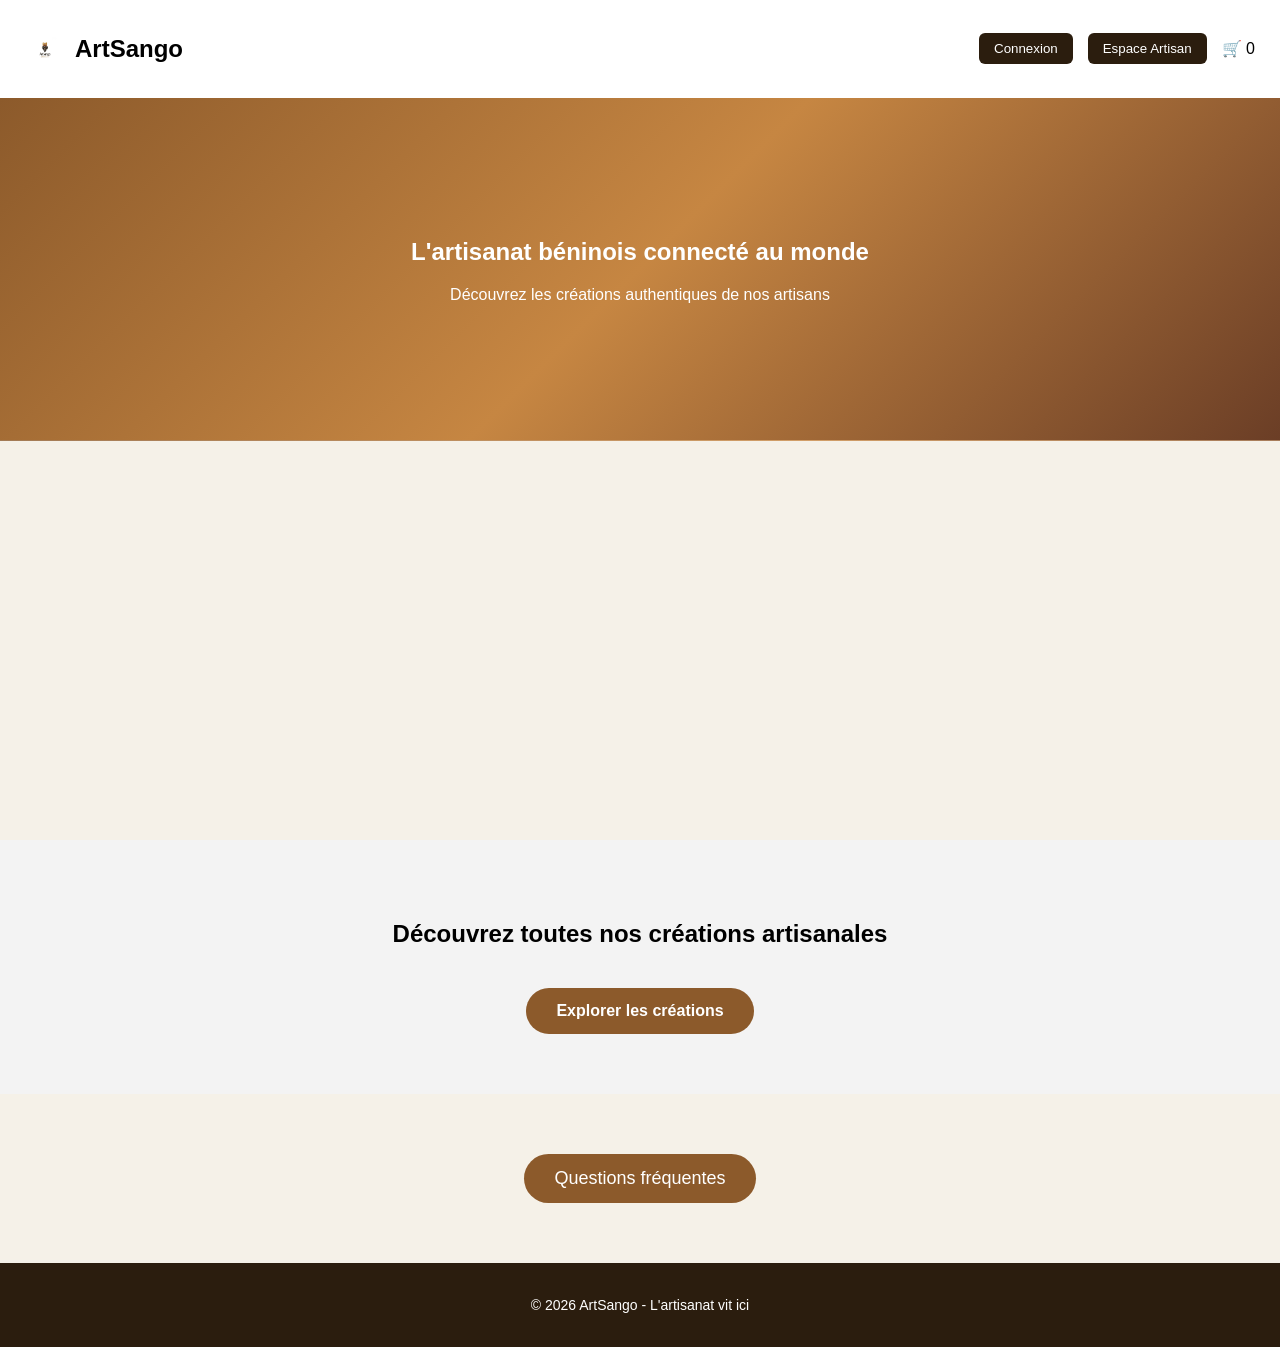
==== index.html @ 1662057c "Add files via upload" ====
<!DOCTYPE html>
<html lang="fr">

<head>
<meta charset="UTF-8">
<meta name="viewport" content="width=device-width, initial-scale=1.0">
<title>ArtSango</title>

<link rel="stylesheet" href="style.css">

</head>

<body>

<nav>

<div class="logo-area">
<img src="logo.png" class="logo">
<h2>ArtSango</h2>
</div>

<div class="nav-right">

<a href="connexion.html">
<button>Connexion</button>
</a>

<button onclick="toggleArtisan()">Espace Artisan</button>

<span onclick="toggleCart()" class="cart-icon">
🛒 <span id="cart-count">0</span>
</span>

</div>

</nav>


<section class="hero">

<h1>L'artisanat béninois connecté au monde</h1>

<p>Découvrez les créations authentiques de nos artisans</p>


<div class="wave"></div>

</section>

<section class="products">

<div class="card">

<img src="https://images.unsplash.com/photo-1590080875515-8a3a8dc5735e">

<h4>Poterie Traditionnelle</h4>

<p>15000 FCFA</p>

<button onclick="addToCart('Poterie',15000)">Ajouter</button>

</div>

<div class="card">

<img src="https://images.unsplash.com/photo-1599058917212-d750089bc07e">

<h4>Tissage Waama</h4>

<p>25000 FCFA</p>

<button onclick="addToCart('Tissage',25000)">Ajouter</button>

</div>

<div class="card">

<img src="https://images.unsplash.com/photo-1607746882042-944635dfe10e">

<h4>Sculpture Bois</h4>

<p>40000 FCFA</p>

<button onclick="addToCart('Sculpture',40000)">Ajouter</button>

</div>

</section>


<div id="cart-panel">

<div class="panel-header">
<h3>Mon panier</h3>
<span onclick="toggleCart()" class="close-btn">✖</span>
</div>

<ul id="cart-items"></ul>

<p>Total : <span id="cart-total">0</span> FCFA</p>

<button onclick="clearCart()">Vider</button>

<button onclick="checkout()" class="order-btn">Commander via WhatsApp</button>

</div>




<div id="artisan-panel">

<div class="panel-header">
<h3>Ajouter un produit</h3>
<span onclick="toggleArtisan()" class="close-btn">✖</span>
</div>

<input id="product-name" placeholder="Nom produit">

<input id="product-price" type="number" placeholder="Prix">

<input type="file" id="product-image">

<button onclick="addProduct()">Ajouter</button>

</div>



<script src="script.js"></script>
<section class="explore-section">

<h2>Découvrez toutes nos créations artisanales</h2>

<button class="explore-btn" onclick="window.location.href='produits.html'">
Explorer les créations
</button>

</section>

<section class="faq-section">

<button class="faq-toggle" onclick="toggleFAQ()">
Questions fréquentes
</button>

<div id="faq-panel" class="faq-panel">

<div class="faq-item">
<h3 onclick="toggleAnswer(this)">Comment acheter un produit ?</h3>
<p>Ajoutez le produit à votre panier puis cliquez sur commander via WhatsApp.</p>
</div>

<div class="faq-item">
<h3 onclick="toggleAnswer(this)">Les artisans peuvent-ils vendre leurs produits ?</h3>
<p>Oui. Les artisans peuvent ajouter leurs produits via l'espace artisan.</p>
</div>

<div class="faq-item">
<h3 onclick="toggleAnswer(this)">Les produits sont-ils livrés à l'international ?</h3>
<p>Oui, les commandes peuvent être organisées avec livraison internationale.</p>
</div>

</div>

</section>

<footer class="footer">
<p>© 2026 ArtSango - L'artisanat vit ici</p>
</footer>

<script src="script.js"></script>

</body>
</html>
---- style.css ----
body{
font-family:Arial;
margin:0;
background:#f5f1e8;
}

nav{
display:flex;
justify-content:space-between;
align-items:center;
padding:15px 25px;
background:white;
box-shadow:0 2px 10px rgba(0,0,0,0.1);
}

.nav-right{
display:flex;
gap:15px;
align-items:center;
}

.hero{
text-align:center;
padding:50px;
background:#8c5a2b;
color:white;
}

.products{
padding:30px;
display:grid;
grid-template-columns:repeat(auto-fit,minmax(220px,1fr));
gap:20px;
}

.card{
background:white;
border-radius:10px;
padding:15px;
box-shadow:0 4px 15px rgba(0,0,0,0.1);
text-align:center;
}

.card img{
width:100%;
height:180px;
object-fit:cover;
border-radius:10px;
}

button{
background:#2b1d0e;
color:white;
border:none;
padding:8px 15px;
border-radius:6px;
cursor:pointer;
}

#cart-panel{
position:fixed;
right:0;
top:0;
width:320px;
height:100vh;

background:linear-gradient(
135deg,
#8c5a2b,
#c68642
);

color:white;

box-shadow:-5px 0 25px rgba(0,0,0,0.3);

padding:25px;

display:none;

backdrop-filter:blur(10px);
}

#artisan-panel{
position:fixed;
left:0;
top:0;
width:320px;
height:100vh;

background:linear-gradient(
135deg,
#6b3e26,
#8c5a2b,
#c68642
);

color:white;

box-shadow:5px 0 25px rgba(0,0,0,0.3);

padding:25px;

display:none;

backdrop-filter:blur(10px);
}

.order-btn{
background:green;
margin-top:10px;
}

.logo-area{
display:flex;
align-items:center;
gap:10px;
}

.logo{
width:40px;
height:40px;
}

.panel-header{
display:flex;
justify-content:space-between;
align-items:center;
margin-bottom:15px;
}

.close-btn{
cursor:pointer;
font-size:20px;
}

.hero{
position:relative;
text-align:center;
padding:90px 20px;
color:white;
overflow:hidden;
background:#8c5a2b;
}

/* image en fond transparente */

.hero::before{
content:"";
position:absolute;
top:0;
left:0;
width:100%;
height:100%;

background:url("https://images.unsplash.com/photo-1518998053901-5348d3961a04");

background-size:cover;
background-position:center;

opacity:0.25;

z-index:0;
}

/* contenu devant l'image */

.hero h3,
.hero p{
position:relative;
z-index:1;
}
.hero{
backdrop-filter: blur(20px);
-webkit-backdrop-filter: blur(20px);

border-bottom:1px solid rgba(255,255,255,0.2);

background:rgba(140,90,43,0.6);
}
/* HERO AFRICAN GRADIENT */

.hero{
text-align:center;
padding:120px 20px;
color:white;

background:linear-gradient(
135deg,
#8c5a2b,
#c68642,
#6b3e26
);

position:relative;
overflow:hidden;
}

/* bouton explorer */

.explore-btn{
display:inline-block;
margin-top:20px;
padding:12px 25px;
background:white;
color:#8c5a2b;
border-radius:30px;
text-decoration:none;
font-weight:bold;
transition:0.3s;
}

.explore-btn:hover{
transform:scale(1.05);
}

/* vague décorative */

.wave{
position:absolute;
bottom:0;
left:0;
width:100%;
height:120px;

background:url("https://svgshare.com/i/uZ_.svg");
background-size:cover;
}

/* FAQ */

.faq{
padding:60px 20px;
background:#f8f8f8;
}

.faq h2{
text-align:center;
margin-bottom:30px;
}

.faq-item{
margin-bottom:20px;
max-width:700px;
margin-left:auto;
margin-right:auto;
}

/* CONTACT */

.contact{
padding:50px;
text-align:center;
background:#8c5a2b;
color:white;
}
.card{
opacity:0;
transform:translateY(40px);
transition:0.6s;
}
.footer{
background:#2b1d0e;
color:white;
text-align:center;
padding:20px;
font-size:14px;
}
.back-btn{
text-decoration:none;
background:#8c5a2b;
color:white;
padding:8px 15px;
border-radius:20px;
}
.explore-section{
text-align:center;
padding:60px 20px;
background:#f3f3f3;
}

.explore-btn{
padding:14px 30px;
background:#8c5a2b;
color:white;
border:none;
border-radius:30px;
font-size:16px;
cursor:pointer;
transition:0.3s;
}

.explore-btn:hover{
background:#6b3e26;
transform:scale(1.05);
}
#artisan-panel input{

width:100%;

padding:10px;

margin-bottom:12px;

border:none;

border-radius:6px;
}

#artisan-panel button{

width:100%;

padding:10px;

background:#2b1d0e;

color:white;

border:none;

border-radius:6px;

cursor:pointer;
}
.faq-section{
text-align:center;
padding:60px 20px;
}

.faq-toggle{
padding:14px 30px;
background:#8c5a2b;
color:white;
border:none;
border-radius:30px;
font-size:18px;
cursor:pointer;
transition:0.3s;
}

.faq-toggle:hover{
transform:scale(1.05);
background:#6b3e26;
}

/* panneau glass */

.faq-panel{

margin:30px auto;

max-width:700px;

padding:25px;

border-radius:15px;

background:rgba(255,255,255,0.2);

backdrop-filter:blur(20px);

-webkit-backdrop-filter:blur(20px);

box-shadow:0 10px 30px rgba(0,0,0,0.2);

display:none;

color:#2b1d0e;
}

.faq-item{
margin-bottom:15px;
text-align:left;
}

.faq-item h3{
cursor:pointer;
margin-bottom:5px;
}

.faq-item p{
display:none;
margin:0;
}
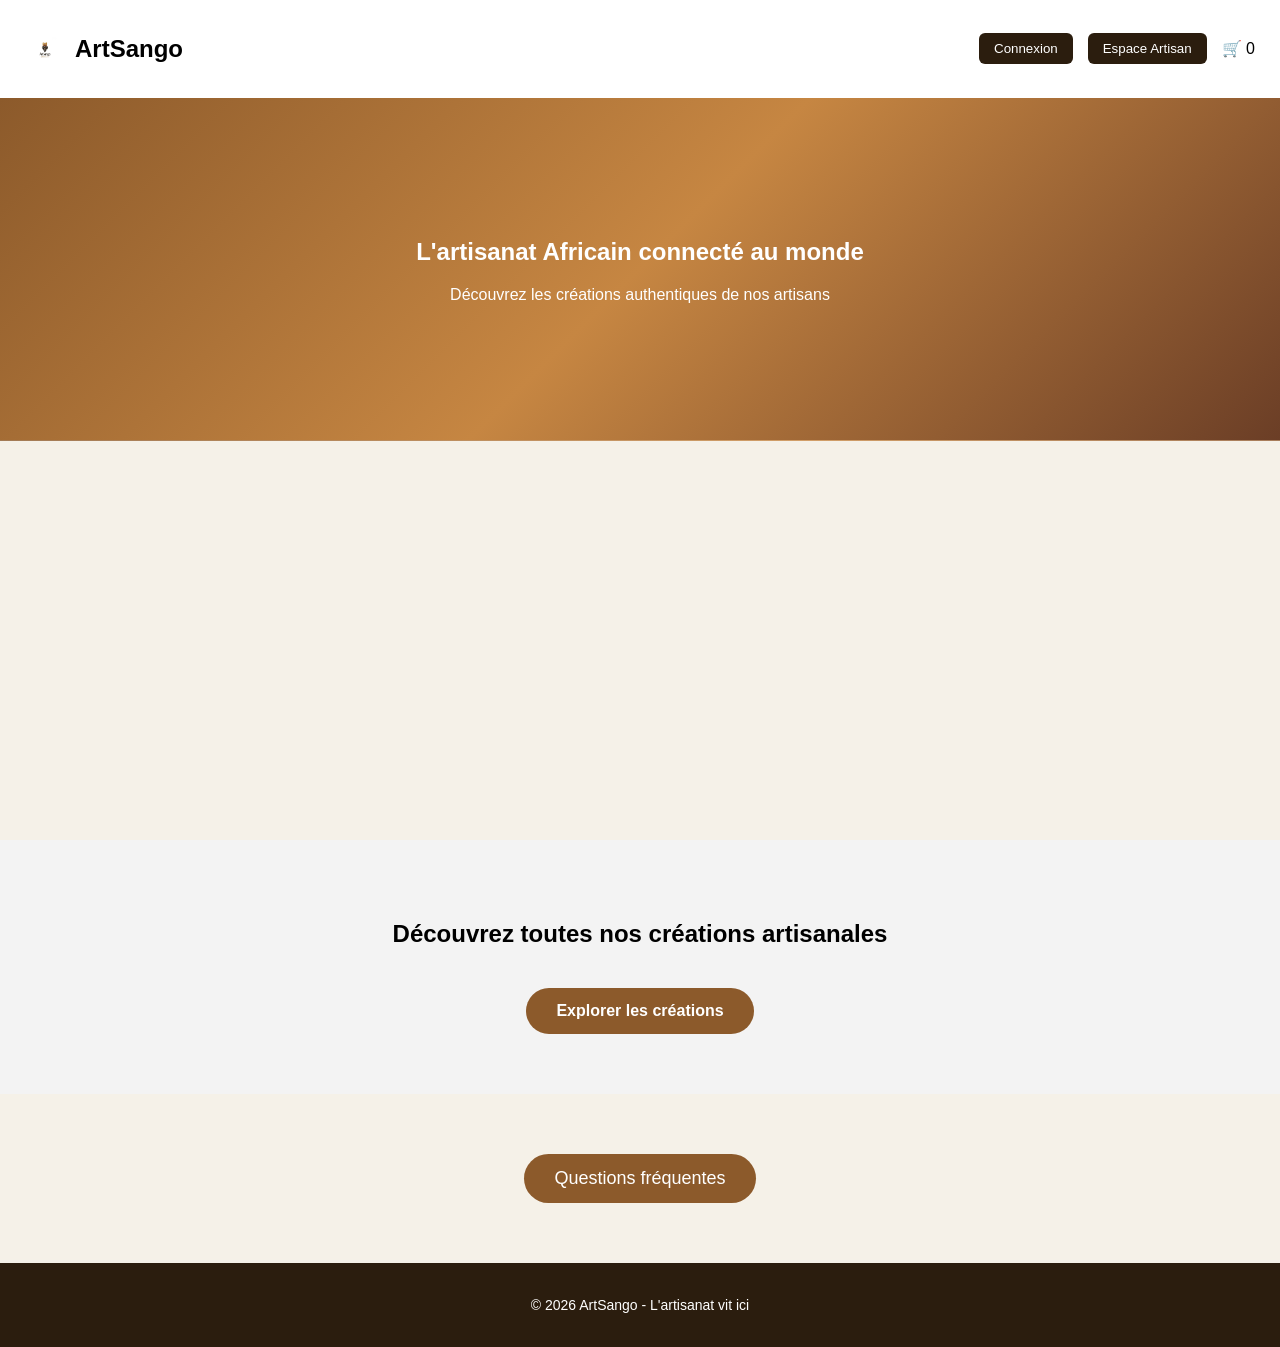
==== commit 326a1875: "Update index.html" ====
--- a/index.html
+++ b/index.html
@@ -38,7 +38,7 @@
 
 <section class="hero">
 
-<h1>L'artisanat béninois connecté au monde</h1>
+<h1>L'artisanat Africain connecté au monde</h1>
 
 <p>Découvrez les créations authentiques de nos artisans</p>
 
@@ -46,9 +46,7 @@
 <div class="wave"></div>
 
 </section>
-
 <section class="products">
-
 <div class="card">
 
 <img src="https://images.unsplash.com/photo-1590080875515-8a3a8dc5735e">
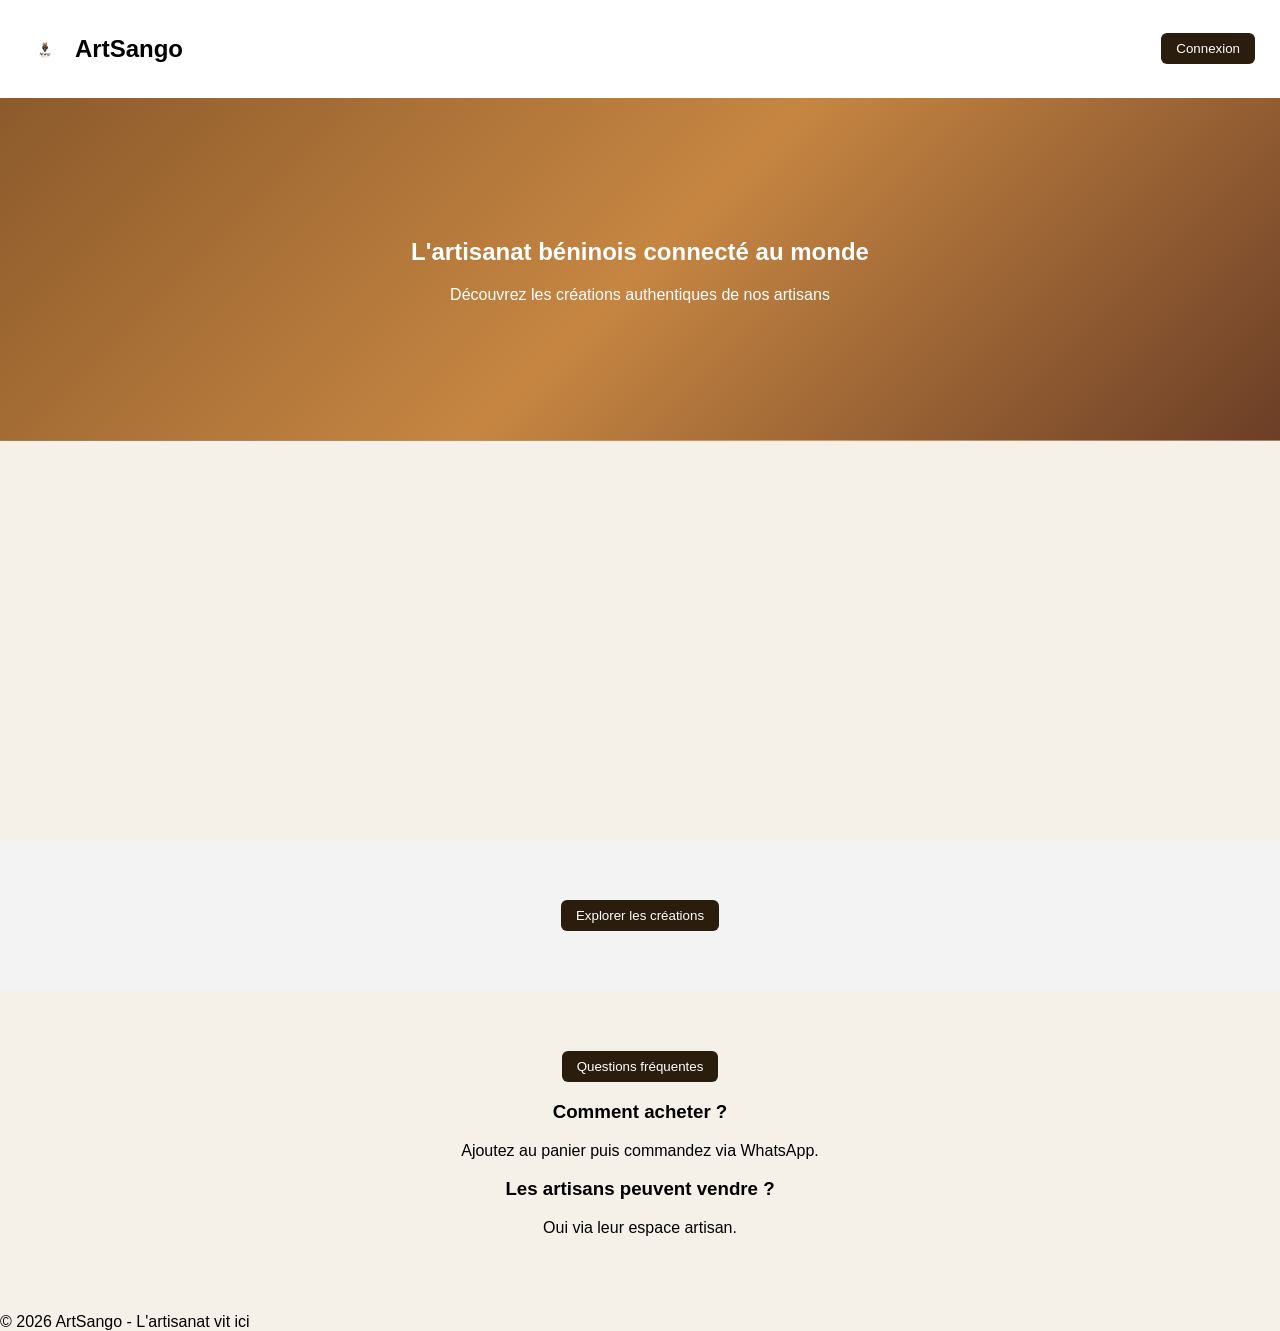
==== commit 072ac17b: "Update index.html" ====
--- a/index.html
+++ b/index.html
@@ -1,170 +1,62 @@
 <!DOCTYPE html>
+
 <html lang="fr">
-
 <head>
 <meta charset="UTF-8">
 <meta name="viewport" content="width=device-width, initial-scale=1.0">
 <title>ArtSango</title>
-
 <link rel="stylesheet" href="style.css">
-
 </head>
 
 <body>
 
 <nav>
-
 <div class="logo-area">
 <img src="logo.png" class="logo">
 <h2>ArtSango</h2>
 </div>
 
 <div class="nav-right">
-
-<a href="connexion.html">
-<button>Connexion</button>
-</a>
-
-<button onclick="toggleArtisan()">Espace Artisan</button>
-
-<span onclick="toggleCart()" class="cart-icon">
-🛒 <span id="cart-count">0</span>
-</span>
-
+<a href="connexion.html"><button>Connexion</button></a>
 </div>
-
 </nav>
 
+<section class="hero">
+<h1>L'artisanat béninois connecté au monde</h1>
+<p>Découvrez les créations authentiques de nos artisans</p>
+</section>
 
-<section class="hero">
-
-<h1>L'artisanat Africain connecté au monde</h1>
-
-<p>Découvrez les créations authentiques de nos artisans</p>
-
-
-<div class="wave"></div>
-
-</section>
 <section class="products">
 <div class="card">
+<img src="https://images.unsplash.com/photo-1590080875515-8a3a8dc5735e">
+<h4>Poterie</h4>
+<p>15000 FCFA</p>
+<button onclick="addToCart('Poterie',15000)">Ajouter</button>
+</div>
+</section>
 
-<img src="https://images.unsplash.com/photo-1590080875515-8a3a8dc5735e">
+<section class="explore-section">
+<button onclick="goToProducts()">Explorer les créations</button>
+</section>
 
-<h4>Poterie Traditionnelle</h4>
+<section class="faq-section">
 
-<p>15000 FCFA</p>
+<button onclick="toggleFAQ()">Questions fréquentes</button>
 
-<button onclick="addToCart('Poterie',15000)">Ajouter</button>
+<div id="faq-panel">
 
-</div>
+<h3 onclick="toggleAnswer(this)">Comment acheter ?</h3>
+<p>Ajoutez au panier puis commandez via WhatsApp.</p>
 
-<div class="card">
-
-<img src="https://images.unsplash.com/photo-1599058917212-d750089bc07e">
-
-<h4>Tissage Waama</h4>
-
-<p>25000 FCFA</p>
-
-<button onclick="addToCart('Tissage',25000)">Ajouter</button>
-
-</div>
-
-<div class="card">
-
-<img src="https://images.unsplash.com/photo-1607746882042-944635dfe10e">
-
-<h4>Sculpture Bois</h4>
-
-<p>40000 FCFA</p>
-
-<button onclick="addToCart('Sculpture',40000)">Ajouter</button>
+<h3 onclick="toggleAnswer(this)">Les artisans peuvent vendre ?</h3>
+<p>Oui via leur espace artisan.</p>
 
 </div>
 
 </section>
 
-
-<div id="cart-panel">
-
-<div class="panel-header">
-<h3>Mon panier</h3>
-<span onclick="toggleCart()" class="close-btn">✖</span>
-</div>
-
-<ul id="cart-items"></ul>
-
-<p>Total : <span id="cart-total">0</span> FCFA</p>
-
-<button onclick="clearCart()">Vider</button>
-
-<button onclick="checkout()" class="order-btn">Commander via WhatsApp</button>
-
-</div>
-
-
-
-
-<div id="artisan-panel">
-
-<div class="panel-header">
-<h3>Ajouter un produit</h3>
-<span onclick="toggleArtisan()" class="close-btn">✖</span>
-</div>
-
-<input id="product-name" placeholder="Nom produit">
-
-<input id="product-price" type="number" placeholder="Prix">
-
-<input type="file" id="product-image">
-
-<button onclick="addProduct()">Ajouter</button>
-
-</div>
-
-
-
-<script src="script.js"></script>
-<section class="explore-section">
-
-<h2>Découvrez toutes nos créations artisanales</h2>
-
-<button class="explore-btn" onclick="window.location.href='produits.html'">
-Explorer les créations
-</button>
-
-</section>
-
-<section class="faq-section">
-
-<button class="faq-toggle" onclick="toggleFAQ()">
-Questions fréquentes
-</button>
-
-<div id="faq-panel" class="faq-panel">
-
-<div class="faq-item">
-<h3 onclick="toggleAnswer(this)">Comment acheter un produit ?</h3>
-<p>Ajoutez le produit à votre panier puis cliquez sur commander via WhatsApp.</p>
-</div>
-
-<div class="faq-item">
-<h3 onclick="toggleAnswer(this)">Les artisans peuvent-ils vendre leurs produits ?</h3>
-<p>Oui. Les artisans peuvent ajouter leurs produits via l'espace artisan.</p>
-</div>
-
-<div class="faq-item">
-<h3 onclick="toggleAnswer(this)">Les produits sont-ils livrés à l'international ?</h3>
-<p>Oui, les commandes peuvent être organisées avec livraison internationale.</p>
-</div>
-
-</div>
-
-</section>
-
-<footer class="footer">
-<p>© 2026 ArtSango - L'artisanat vit ici</p>
+<footer>
+© 2026 ArtSango - L'artisanat vit ici
 </footer>
 
 <script src="script.js"></script>
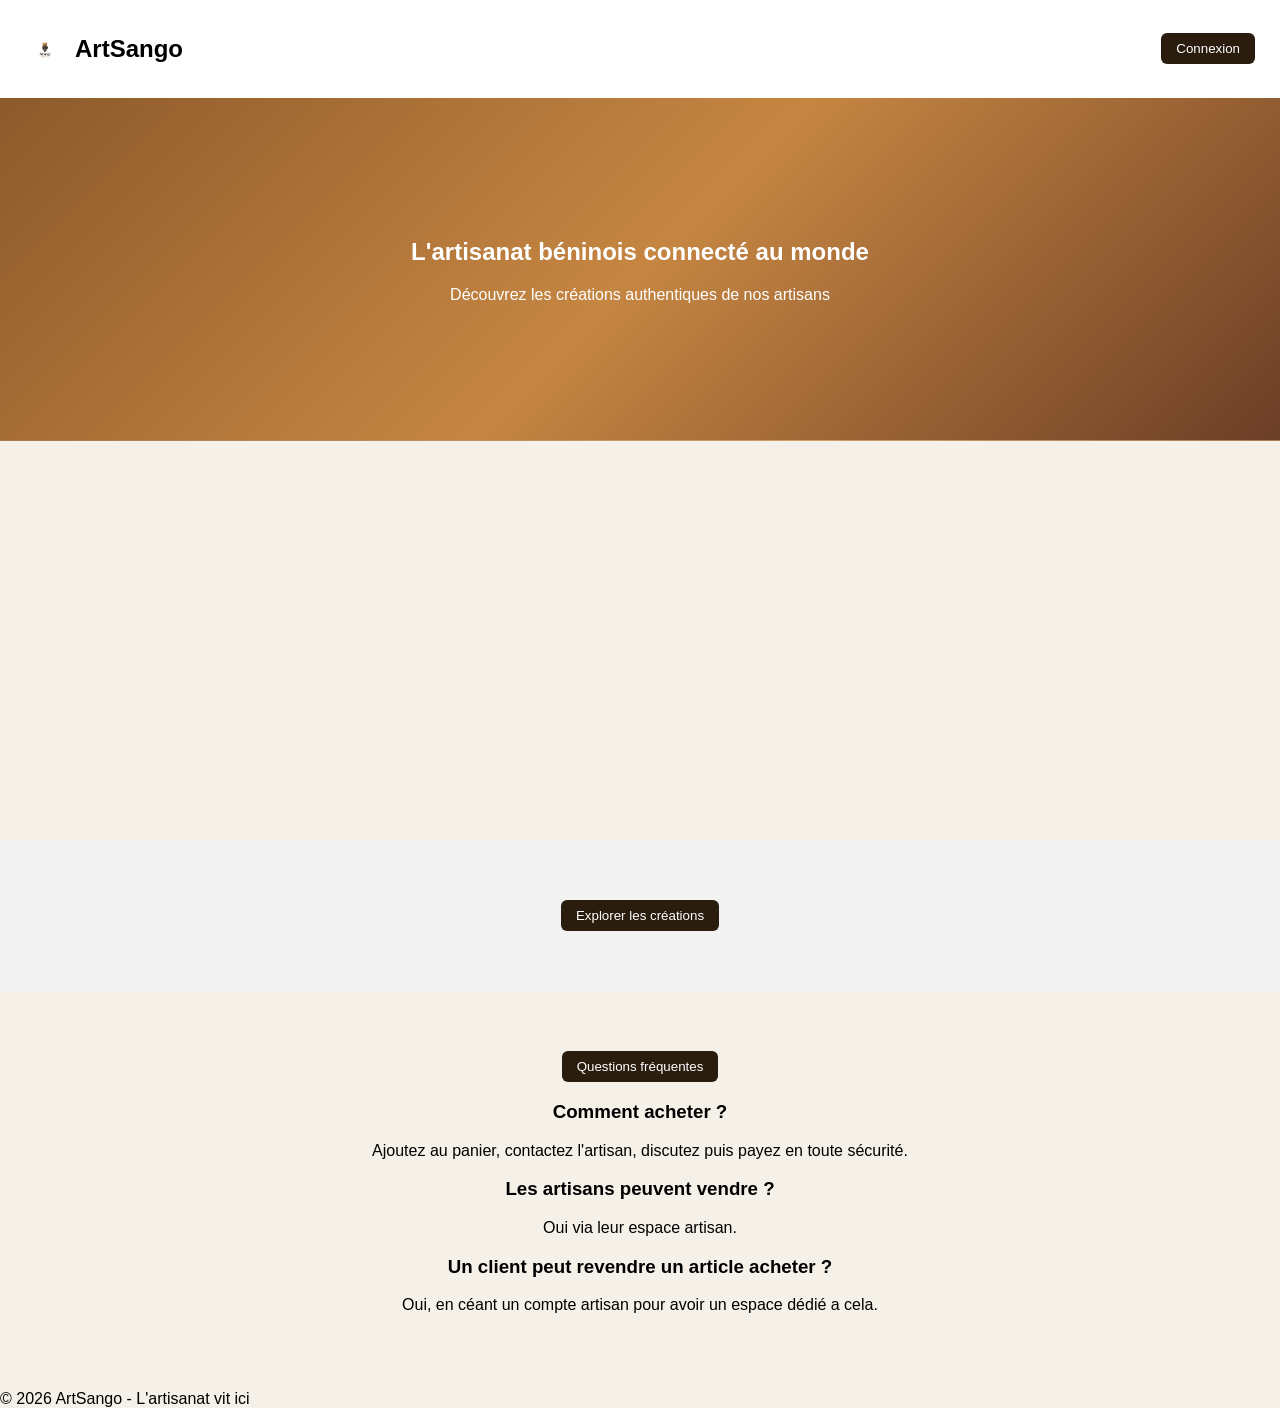
==== commit 16267d70: "Update index.html" ====
--- a/index.html
+++ b/index.html
@@ -46,10 +46,13 @@
 <div id="faq-panel">
 
 <h3 onclick="toggleAnswer(this)">Comment acheter ?</h3>
-<p>Ajoutez au panier puis commandez via WhatsApp.</p>
+<p>Ajoutez au panier, contactez l'artisan, discutez puis payez en toute sécurité.</p>
 
 <h3 onclick="toggleAnswer(this)">Les artisans peuvent vendre ?</h3>
 <p>Oui via leur espace artisan.</p>
+
+<h3 onclick="toggleAnswer(this)">Un client peut revendre un article acheter ?</h3>
+<p>Oui, en céant un compte artisan pour avoir un espace dédié a cela.</p>
 
 </div>
 
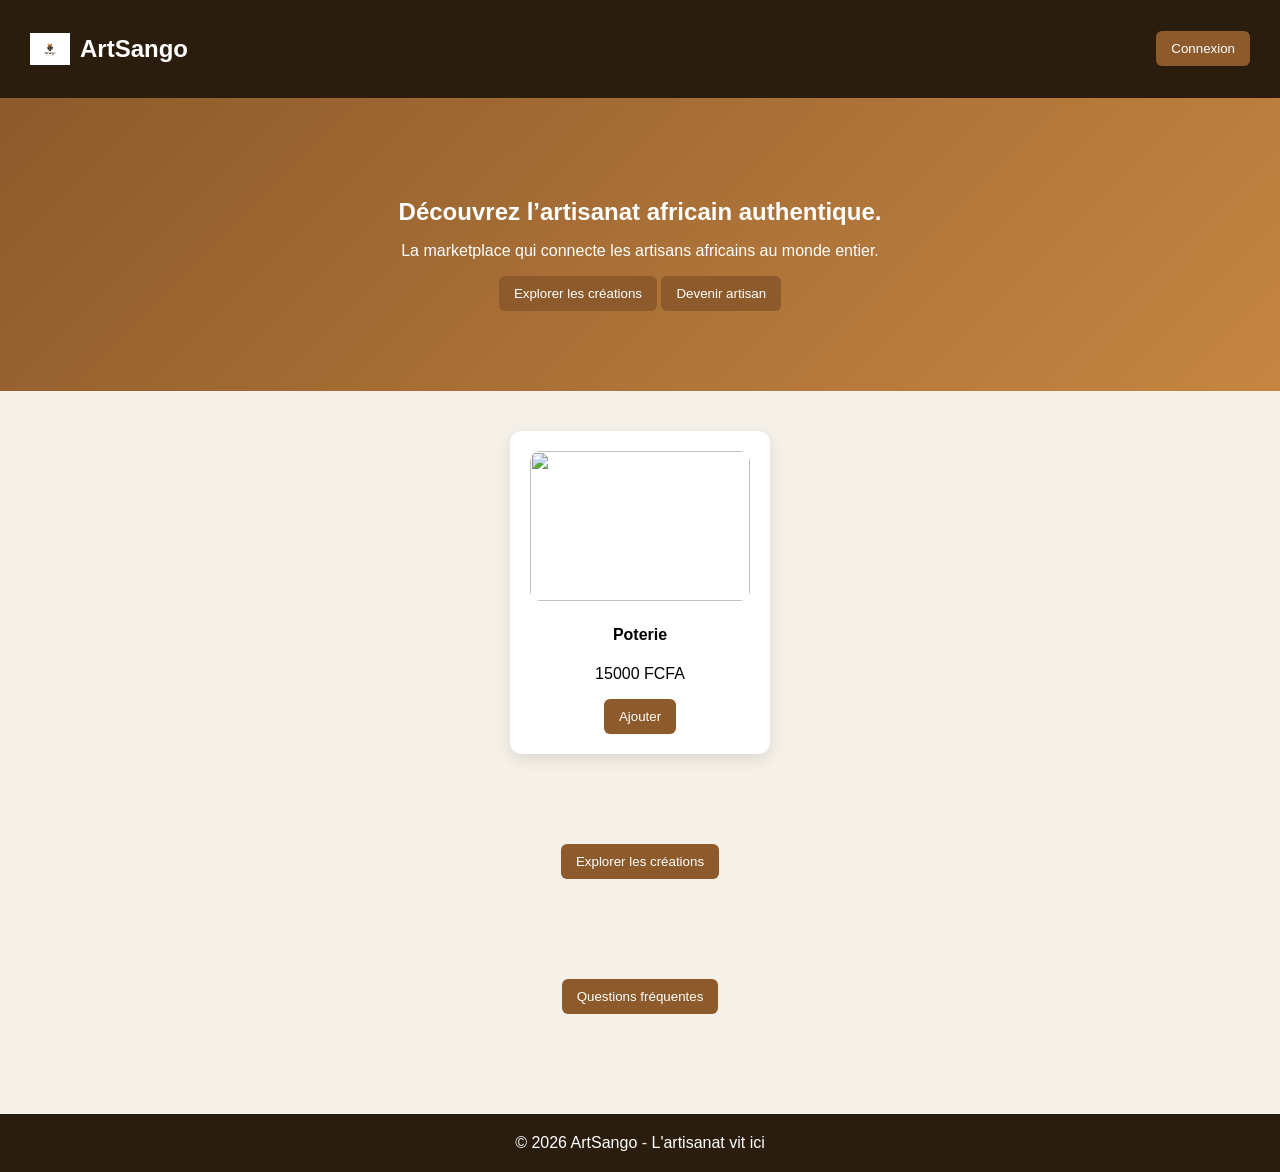
==== commit 09ff8cb8: "Update index.html" ====
--- a/index.html
+++ b/index.html
@@ -22,8 +22,25 @@
 </nav>
 
 <section class="hero">
-<h1>L'artisanat béninois connecté au monde</h1>
-<p>Découvrez les créations authentiques de nos artisans</p>
+
+<div class="hero-overlay"></div>
+
+<div class="hero-content">
+
+<h1>Découvrez l’artisanat africain authentique.</h1>
+
+<p>La marketplace qui connecte les artisans africains au monde entier.</p>
+
+<div class="hero-buttons">
+
+<button onclick="goToProducts()">Explorer les créations</button>
+
+<button class="secondary">Devenir artisan</button>
+
+</div>
+
+</div>
+
 </section>
 
 <section class="products">
--- a/style.css
+++ b/style.css
@@ -1,385 +1,120 @@
 body{
-font-family:Arial;
 margin:0;
+font-family:'Poppins', sans-serif;
 background:#f5f1e8;
 }
+
+/* NAVBAR */
 
 nav{
 display:flex;
 justify-content:space-between;
 align-items:center;
-padding:15px 25px;
-background:white;
-box-shadow:0 2px 10px rgba(0,0,0,0.1);
-}
-
-.nav-right{
-display:flex;
-gap:15px;
-align-items:center;
-}
-
-.hero{
-text-align:center;
-padding:50px;
-background:#8c5a2b;
+padding:15px 30px;
+background:#2b1d0e;
 color:white;
 }
 
-.products{
-padding:30px;
-display:grid;
-grid-template-columns:repeat(auto-fit,minmax(220px,1fr));
-gap:20px;
-}
-
-.card{
-background:white;
-border-radius:10px;
-padding:15px;
-box-shadow:0 4px 15px rgba(0,0,0,0.1);
-text-align:center;
-}
-
-.card img{
-width:100%;
-height:180px;
-object-fit:cover;
-border-radius:10px;
-}
-
-button{
-background:#2b1d0e;
-color:white;
-border:none;
-padding:8px 15px;
-border-radius:6px;
-cursor:pointer;
-}
-
-#cart-panel{
-position:fixed;
-right:0;
-top:0;
-width:320px;
-height:100vh;
-
-background:linear-gradient(
-135deg,
-#8c5a2b,
-#c68642
-);
-
-color:white;
-
-box-shadow:-5px 0 25px rgba(0,0,0,0.3);
-
-padding:25px;
-
-display:none;
-
-backdrop-filter:blur(10px);
-}
-
-#artisan-panel{
-position:fixed;
-left:0;
-top:0;
-width:320px;
-height:100vh;
-
-background:linear-gradient(
-135deg,
-#6b3e26,
-#8c5a2b,
-#c68642
-);
-
-color:white;
-
-box-shadow:5px 0 25px rgba(0,0,0,0.3);
-
-padding:25px;
-
-display:none;
-
-backdrop-filter:blur(10px);
-}
-
-.order-btn{
-background:green;
-margin-top:10px;
+.logo{
+width:40px;
+margin-right:10px;
 }
 
 .logo-area{
 display:flex;
 align-items:center;
-gap:10px;
 }
 
-.logo{
-width:40px;
-height:40px;
-}
-
-.panel-header{
-display:flex;
-justify-content:space-between;
-align-items:center;
-margin-bottom:15px;
-}
-
-.close-btn{
-cursor:pointer;
-font-size:20px;
-}
-
-.hero{
-position:relative;
-text-align:center;
-padding:90px 20px;
-color:white;
-overflow:hidden;
-background:#8c5a2b;
-}
-
-/* image en fond transparente */
-
-.hero::before{
-content:"";
-position:absolute;
-top:0;
-left:0;
-width:100%;
-height:100%;
-
-background:url("https://images.unsplash.com/photo-1518998053901-5348d3961a04");
-
-background-size:cover;
-background-position:center;
-
-opacity:0.25;
-
-z-index:0;
-}
-
-/* contenu devant l'image */
-
-.hero h3,
-.hero p{
-position:relative;
-z-index:1;
-}
-.hero{
-backdrop-filter: blur(20px);
--webkit-backdrop-filter: blur(20px);
-
-border-bottom:1px solid rgba(255,255,255,0.2);
-
-background:rgba(140,90,43,0.6);
-}
-/* HERO AFRICAN GRADIENT */
+/* HERO */
 
 .hero{
 text-align:center;
-padding:120px 20px;
+padding:80px 20px;
+background:linear-gradient(135deg,#8c5a2b,#c68642);
 color:white;
-
-background:linear-gradient(
-135deg,
-#8c5a2b,
-#c68642,
-#6b3e26
-);
-
-position:relative;
-overflow:hidden;
 }
 
-/* bouton explorer */
+.hero h1{
+margin-bottom:10px;
+}
 
-.explore-btn{
-display:inline-block;
-margin-top:20px;
-padding:12px 25px;
+/* PRODUCTS */
+
+.products{
+display:flex;
+gap:20px;
+padding:40px;
+justify-content:center;
+flex-wrap:wrap;
+}
+
+.card{
 background:white;
-color:#8c5a2b;
-border-radius:30px;
-text-decoration:none;
-font-weight:bold;
+padding:20px;
+border-radius:12px;
+box-shadow:0 5px 15px rgba(0,0,0,0.1);
+text-align:center;
+width:220px;
 transition:0.3s;
 }
 
-.explore-btn:hover{
-transform:scale(1.05);
+.card:hover{
+transform:translateY(-5px);
 }
 
-/* vague décorative */
+.card img{
+width:100%;
+height:150px;
+object-fit:cover;
+border-radius:10px;
+}
 
-.wave{
-position:absolute;
-bottom:0;
-left:0;
-width:100%;
-height:120px;
+/* BUTTON */
 
-background:url("https://svgshare.com/i/uZ_.svg");
-background-size:cover;
+button{
+background:#8c5a2b;
+color:white;
+border:none;
+padding:10px 15px;
+border-radius:6px;
+cursor:pointer;
+transition:0.3s;
+}
+
+button:hover{
+background:#6b3e26;
+}
+
+/* EXPLORE SECTION */
+
+.explore-section{
+text-align:center;
+padding:50px;
 }
 
 /* FAQ */
 
-.faq{
-padding:60px 20px;
-background:#f8f8f8;
+.faq-section{
+text-align:center;
+padding:50px;
 }
 
-.faq h2{
-text-align:center;
-margin-bottom:30px;
+#faq-panel{
+display:none;
+max-width:600px;
+margin:auto;
+background:white;
+padding:20px;
+border-radius:10px;
+box-shadow:0 5px 20px rgba(0,0,0,0.1);
 }
 
-.faq-item{
-margin-bottom:20px;
-max-width:700px;
-margin-left:auto;
-margin-right:auto;
-}
+/* FOOTER */
 
-/* CONTACT */
-
-.contact{
-padding:50px;
+footer{
 text-align:center;
-background:#8c5a2b;
-color:white;
-}
-.card{
-opacity:0;
-transform:translateY(40px);
-transition:0.6s;
-}
-.footer{
+padding:20px;
 background:#2b1d0e;
 color:white;
-text-align:center;
-padding:20px;
-font-size:14px;
+margin-top:50px;
 }
-.back-btn{
-text-decoration:none;
-background:#8c5a2b;
-color:white;
-padding:8px 15px;
-border-radius:20px;
-}
-.explore-section{
-text-align:center;
-padding:60px 20px;
-background:#f3f3f3;
-}
-
-.explore-btn{
-padding:14px 30px;
-background:#8c5a2b;
-color:white;
-border:none;
-border-radius:30px;
-font-size:16px;
-cursor:pointer;
-transition:0.3s;
-}
-
-.explore-btn:hover{
-background:#6b3e26;
-transform:scale(1.05);
-}
-#artisan-panel input{
-
-width:100%;
-
-padding:10px;
-
-margin-bottom:12px;
-
-border:none;
-
-border-radius:6px;
-}
-
-#artisan-panel button{
-
-width:100%;
-
-padding:10px;
-
-background:#2b1d0e;
-
-color:white;
-
-border:none;
-
-border-radius:6px;
-
-cursor:pointer;
-}
-.faq-section{
-text-align:center;
-padding:60px 20px;
-}
-
-.faq-toggle{
-padding:14px 30px;
-background:#8c5a2b;
-color:white;
-border:none;
-border-radius:30px;
-font-size:18px;
-cursor:pointer;
-transition:0.3s;
-}
-
-.faq-toggle:hover{
-transform:scale(1.05);
-background:#6b3e26;
-}
-
-/* panneau glass */
-
-.faq-panel{
-
-margin:30px auto;
-
-max-width:700px;
-
-padding:25px;
-
-border-radius:15px;
-
-background:rgba(255,255,255,0.2);
-
-backdrop-filter:blur(20px);
-
--webkit-backdrop-filter:blur(20px);
-
-box-shadow:0 10px 30px rgba(0,0,0,0.2);
-
-display:none;
-
-color:#2b1d0e;
-}
-
-.faq-item{
-margin-bottom:15px;
-text-align:left;
-}
-
-.faq-item h3{
-cursor:pointer;
-margin-bottom:5px;
-}
-
-.faq-item p{
-display:none;
-margin:0;
-}
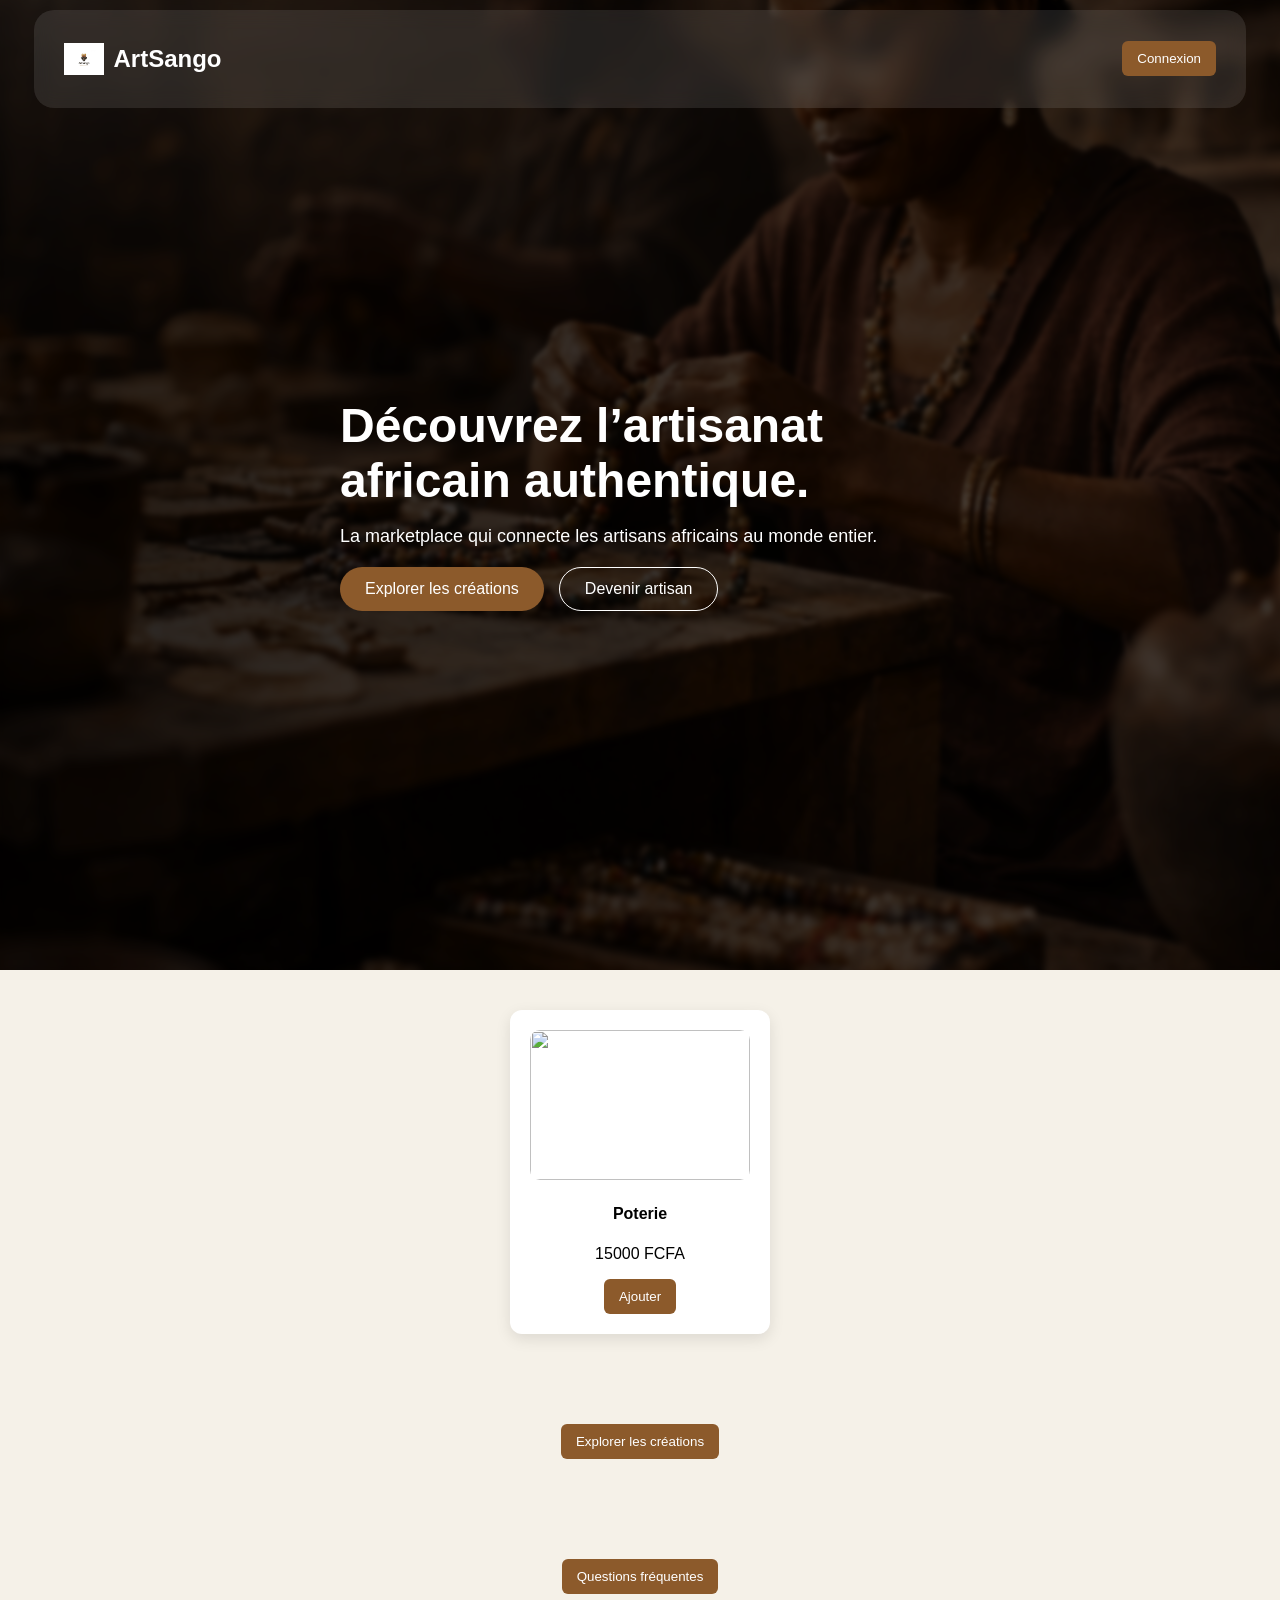
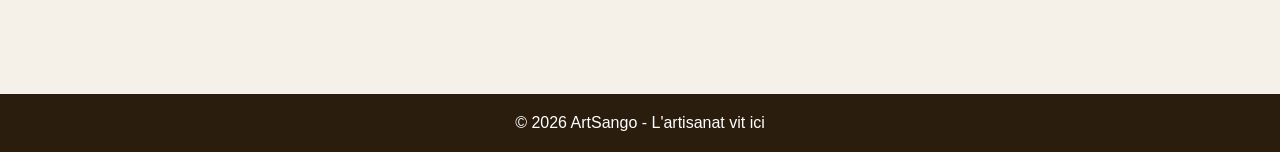
==== commit bc30f6de: "Update index.html" ====
--- a/index.html
+++ b/index.html
@@ -35,7 +35,9 @@
 
 <button onclick="goToProducts()">Explorer les créations</button>
 
-<button class="secondary">Devenir artisan</button>
+<button class="secondary" onclick="window.location.href='compte.html'">
+Devenir artisan
+</button>
 
 </div>
 
--- a/style.css
+++ b/style.css
@@ -118,3 +118,100 @@
 color:white;
 margin-top:50px;
 }
+.hero{
+position:relative;
+height:90vh;
+
+background:url("hero.jpg") no-repeat center center;
+background-size:cover;
+  
+display:flex;
+align-items:center;
+justify-content:center;
+
+color:white;
+overflow:hidden;
+}
+
+.hero-content{
+position:relative;
+z-index:2;
+max-width:600px;
+padding:20px;
+}
+
+.hero::before{
+content:"";
+position:absolute;
+top:0;
+left:0;
+width:100%;
+height:100%;
+
+background:linear-gradient(
+to right,
+rgba(0,0,0,0.6),
+rgba(0,0,0,0.2)
+);
+}
+
+.hero-overlay{
+position:absolute;
+top:0;
+left:0;
+width:100%;
+height:100%;
+
+background:rgba(0,0,0,0.6);
+backdrop-filter:blur(2px);
+}
+
+.hero-content{
+position:relative;
+text-align:left;
+max-width:600px;
+}
+
+.hero h1{
+font-size:48px;
+margin-bottom:15px;
+}
+
+.hero p{
+font-size:18px;
+margin-bottom:20px;
+}
+
+/* boutons */
+
+.hero-buttons{
+display:flex;
+gap:15px;
+}
+
+.hero-buttons button{
+padding:12px 25px;
+border-radius:30px;
+font-size:16px;
+}
+
+.hero-buttons .secondary{
+background:transparent;
+border:1px solid white;
+}
+nav{
+position:fixed;
+top:10px;
+left:50%;
+transform:translateX(-50%);
+
+width:90%;
+padding:15px 30px;
+
+background:rgba(255,255,255,0.1);
+backdrop-filter:blur(10px);
+
+border-radius:20px;
+
+z-index:1000;
+}
